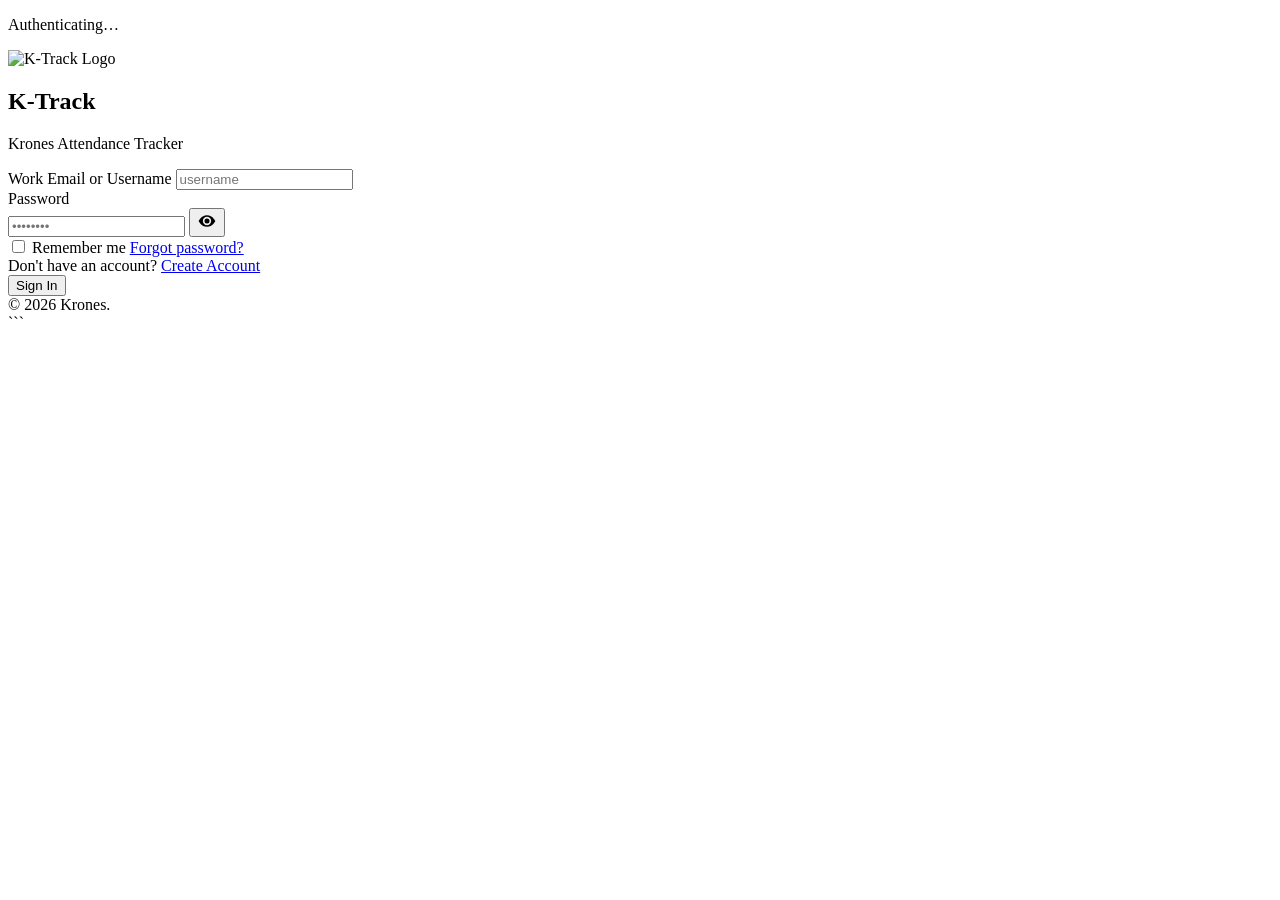
==== index.html @ 870f7030 "Add files via upload" ====
<!DOCTYPE html>
<html lang="en">
<head>
<meta charset="UTF-8" />
<meta name="viewport" content="width=device-width, initial-scale=1.0"/>
<title>K-Track · Sign In</title>
<link rel="stylesheet" href="css/login.css"/>
</head>

<body>

  <!-- Animated gradient background + floating blobs -->
  <div class="bg-gradient"></div>
  <div class="blob blob-1"></div>
  <div class="blob blob-2"></div>
  <div class="blob blob-3"></div>

  <!-- Loading screen -->
  <div id="loader" class="loader hidden">
    <div class="loader-ring"></div>
    <p>Authenticating…</p>
  </div>

  <!-- Toast -->
  <div id="toast" class="toast"></div>

  <main class="login-wrap">

    <section class="glass-card login-card">

      <!-- Brand -->
      <header class="brand">

        <div class="logo">
          <img src="pic/complogo.jpeg" alt="K-Track Logo">
        </div>

        <div>
          <h1>K-Track</h1>
          <p class="sub">Krones Attendance Tracker</p>
        </div>

      </header>

      <!-- Login Form -->
      <form id="loginForm" class="form" novalidate>

        <!-- Username -->
        <div class="field">
          <label for="username">Work Email or Username</label>
          <input
            id="username"
            type="text"
            autocomplete="username"
            placeholder="username"
            required
          />
        </div>

        <!-- Password -->
        <div class="field">
          <label for="password">Password</label>

          <div class="pw">
            <input
              id="password"
              type="password"
              autocomplete="current-password"
              placeholder="••••••••"
              required
            />

            <button
              type="button"
              id="togglePw"
              class="pw-toggle"
              aria-label="Show password"
            >
              <svg viewBox="0 0 24 24" width="20" height="20">
                <path
                  fill="currentColor"
                  d="M12 5c-7 0-10 7-10 7s3 7 10 7 10-7 10-7-3-7-10-7zm0 12a5 5 0 110-10 5 5 0 010 10zm0-2a3 3 0 100-6 3 3 0 000 6z"
                />
              </svg>
            </button>
          </div>
        </div>

        <!-- Remember + Forgot -->
        <div class="row between">

          <label class="check">
            <input type="checkbox" id="remember"/>
            <span>Remember me</span>
          </label>

          <a href="#" class="link" id="forgot">
            Forgot password?
          </a>

        </div>

        <!-- Create Account -->
        <div class="create-account-link">
          <span>Don't have an account?</span>
          <a href="create-account.html">Create Account</a>
        </div>

        <!-- Sign In -->
        <button
          type="submit"
          class="btn btn-primary ripple"
          id="loginBtn"
        >
          <span id="loginText">Sign In</span>
        </button>

      </form>

      <!-- Footer -->
      <footer class="card-footer">
        <span>© 2026 Krones.</span>
      </footer>

    </section>

  </main>

  <script src="js/login.js"></script>

</body>
</html>
```
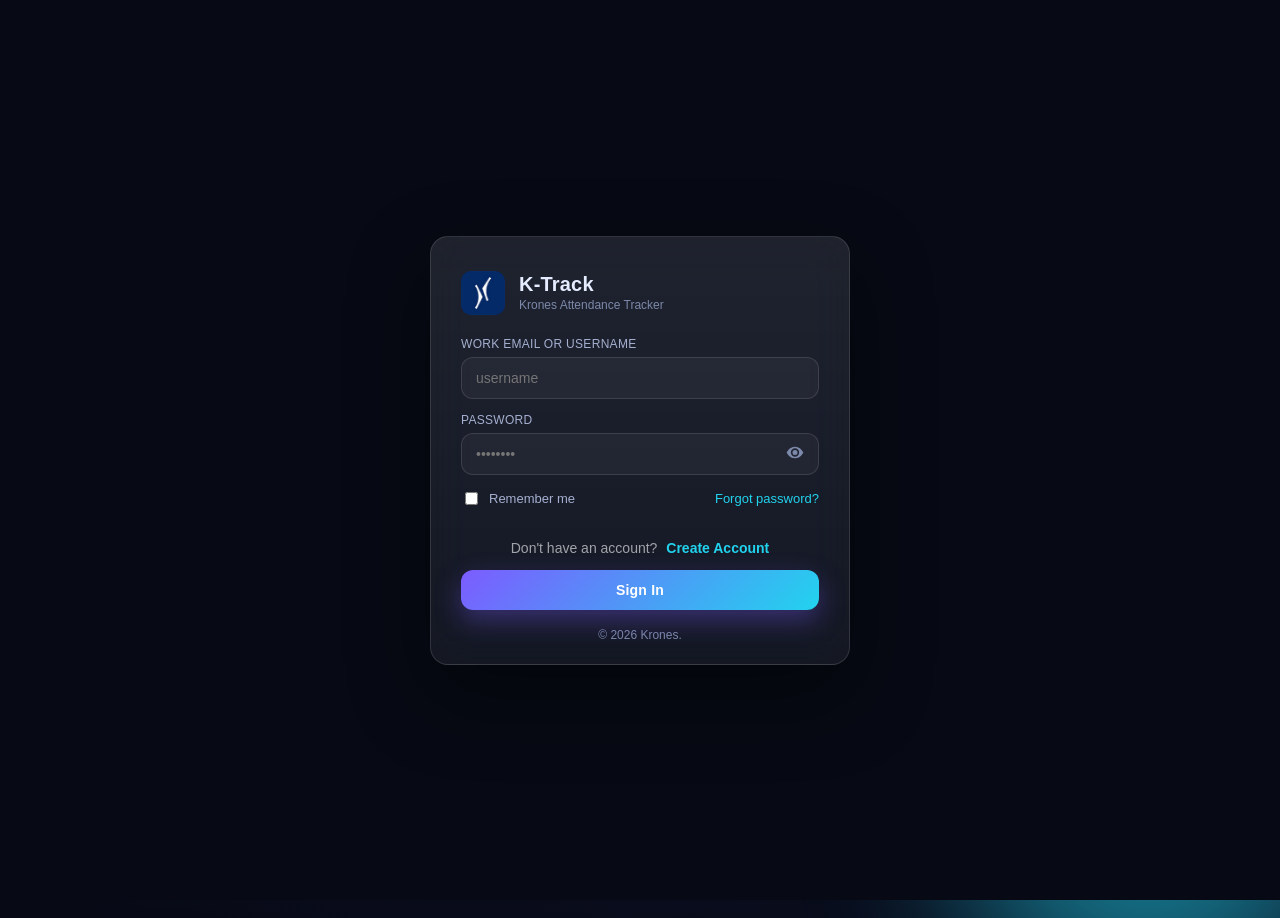
==== commit 3de4ca2c: "Update index.html" ====
--- a/index.html
+++ b/index.html
@@ -6,6 +6,7 @@
 <meta name="viewport" content="width=device-width, initial-scale=1.0"/>
 <title>K-Track · Sign In</title>
 <link rel="stylesheet" href="css/login.css"/>
+<link rel="icon" type="image/jpeg" href="pic/complogo.jpeg">
 </head>
 
 <body>
--- a/css/login.css
+++ b/css/login.css
@@ -0,0 +1,113 @@
+/* ===== Nexus HRMS · Login ===== */
+:root{
+  --bg:#070a14;
+  --ink:#e6ecff;
+  --ink-2:#a5b0d0;
+  --muted:#7c89aa;
+  --glass:rgba(255,255,255,0.06);
+  --glass-2:rgba(255,255,255,0.10);
+  --stroke:rgba(255,255,255,0.12);
+  --brand:#7c5cff;
+  --brand-2:#22d3ee;
+  --danger:#ff5d7a;
+  --ok:#28d39a;
+  --shadow:0 30px 80px rgba(0,0,0,.45);
+  --radius:18px;
+  --radius-sm:12px;
+}
+*{box-sizing:border-box}
+html,body{margin:0;padding:0;height:100%;font-family:-apple-system,BlinkMacSystemFont,"Inter","Segoe UI",Roboto,Helvetica,Arial,sans-serif;color:var(--ink);background:var(--bg);overflow:hidden}
+a{color:inherit;text-decoration:none}
+/* Background */
+.bg-gradient{position:fixed;inset:-20%;z-index:-3;background:
+  radial-gradient(60% 40% at 20% 20%, #1a1450 0%, transparent 60%),
+  radial-gradient(50% 40% at 80% 30%, #0b3a55 0%, transparent 65%),
+  radial-gradient(60% 50% at 50% 90%, #2a0a45 0%, transparent 60%),
+  linear-gradient(120deg,#05060d,#0a0f22 50%,#070a14);
+  background-size:200% 200%;
+  animation:bgshift 22s ease-in-out infinite;}
+@keyframes bgshift{0%,100%{background-position:0 0,100% 0,50% 100%,0 0}50%{background-position:100% 50%,0 100%,50% 0,100% 100%}}
+.blob{position:fixed;border-radius:50%;filter:blur(80px);opacity:.55;z-index:-2;animation:float 14s ease-in-out infinite}
+.blob-1{width:420px;height:420px;background:#7c5cff;top:-80px;left:-60px}
+.blob-2{width:380px;height:380px;background:#22d3ee;bottom:-100px;right:-60px;animation-delay:-4s}
+.blob-3{width:280px;height:280px;background:#ff5dac;top:40%;left:55%;animation-delay:-8s}
+@keyframes float{0%,100%{transform:translate(0,0) scale(1)}50%{transform:translate(40px,-30px) scale(1.08)}}
+/* Loader */
+.loader{position:fixed;inset:0;display:flex;flex-direction:column;align-items:center;justify-content:center;background:rgba(5,8,18,.55);backdrop-filter:blur(12px);z-index:50;gap:14px;color:var(--ink)}
+.loader.hidden{display:none}
+.loader-ring{width:48px;height:48px;border-radius:50%;border:3px solid rgba(255,255,255,.15);border-top-color:var(--brand-2);animation:spin .8s linear infinite}
+@keyframes spin{to{transform:rotate(360deg)}}
+/* Toast */
+.toast{position:fixed;top:24px;left:50%;transform:translate(-50%,-30px);background:rgba(20,24,40,.85);backdrop-filter:blur(14px);border:1px solid var(--stroke);color:var(--ink);padding:12px 18px;border-radius:12px;box-shadow:var(--shadow);opacity:0;pointer-events:none;transition:.35s ease;z-index:60;font-size:14px}
+.toast.show{opacity:1;transform:translate(-50%,0)}
+.toast.ok{border-color:rgba(40,211,154,.45)}
+.toast.err{border-color:rgba(255,93,122,.45)}
+/* Login layout */
+.login-wrap{height:100%;display:grid;place-items:center;padding:24px}
+.glass-card{background:linear-gradient(180deg,var(--glass-2),var(--glass));backdrop-filter:blur(22px) saturate(140%);border:1px solid var(--stroke);border-radius:var(--radius);box-shadow:var(--shadow)}
+.login-card{width:min(420px,100%);padding:34px 30px 22px;animation:rise .6s ease both}
+@keyframes rise{from{opacity:0;transform:translateY(20px)}to{opacity:1;transform:translateY(0)}}
+.brand{display:flex;align-items:center;gap:14px;margin-bottom:22px}
+.brand h1{margin:0;font-size:20px;letter-spacing:.2px}
+.brand .sub{margin:2px 0 0;color:var(--muted);font-size:12px}
+.logo{
+  width:44px;
+  height:44px;
+  flex-shrink:0;
+  display:flex;
+  align-items:center;
+  justify-content:center;
+}
+
+.logo img{
+  width:44px;
+  height:44px;
+  object-fit:contain;
+  display:block;
+  border-radius:10px;
+}
+/* Form */
+.form{display:flex;flex-direction:column;gap:14px}
+.field label{display:block;font-size:12px;color:var(--ink-2);margin-bottom:6px;letter-spacing:.3px;text-transform:uppercase}
+.field input{width:100%;background:rgba(255,255,255,.04);border:1px solid var(--stroke);color:var(--ink);padding:12px 14px;border-radius:var(--radius-sm);outline:none;transition:.2s;font-size:14px}
+.field input:focus{border-color:rgba(124,92,255,.7);box-shadow:0 0 0 4px rgba(124,92,255,.18);background:rgba(255,255,255,.06)}
+.pw{position:relative}
+.pw input{padding-right:42px}
+.pw-toggle{position:absolute;right:6px;top:50%;transform:translateY(-50%);background:transparent;border:0;color:var(--muted);padding:8px;border-radius:8px;cursor:pointer}
+.pw-toggle:hover{color:var(--ink);background:rgba(255,255,255,.06)}
+.row{display:flex;align-items:center;gap:10px}
+.row.between{justify-content:space-between}
+.check{display:flex;align-items:center;gap:8px;font-size:13px;color:var(--ink-2);cursor:pointer}
+.check input{accent-color:var(--brand)}
+.link{font-size:13px;color:var(--brand-2)}
+.link:hover{text-decoration:underline}
+/* Buttons */
+.btn{position:relative;overflow:hidden;border:0;cursor:pointer;padding:12px 16px;border-radius:var(--radius-sm);font-weight:600;letter-spacing:.2px;font-size:14px;transition:transform .15s ease,box-shadow .2s ease,background .2s;display:inline-flex;align-items:center;justify-content:center;gap:8px}
+.btn-primary{background:linear-gradient(135deg,var(--brand),var(--brand-2));color:white;box-shadow:0 10px 26px rgba(124,92,255,.35)}
+.btn-primary:hover{transform:translateY(-1px);box-shadow:0 14px 30px rgba(124,92,255,.5)}
+.btn-ghost{background:rgba(255,255,255,.05);color:var(--ink);border:1px solid var(--stroke)}
+.btn-ghost:hover{background:rgba(255,255,255,.1)}
+.ripple .ink{position:absolute;border-radius:50%;transform:scale(0);background:rgba(255,255,255,.4);animation:ripple .6s linear;pointer-events:none}
+@keyframes ripple{to{transform:scale(4);opacity:0}}
+.card-footer{margin-top:18px;text-align:center;color:var(--muted);font-size:12px}
+@media (max-width:480px){
+  .login-card{padding:26px 20px}
+  .brand h1{font-size:18px}
+}
+.create-account-link{
+  margin-top:18px;
+  text-align:center;
+  font-size:14px;
+  color:rgba(255,255,255,.6);
+}
+
+.create-account-link a{
+  margin-left:5px;
+  color:#22d3ee;
+  text-decoration:none;
+  font-weight:600;
+}
+
+.create-account-link a:hover{
+  text-decoration:underline;
+}
